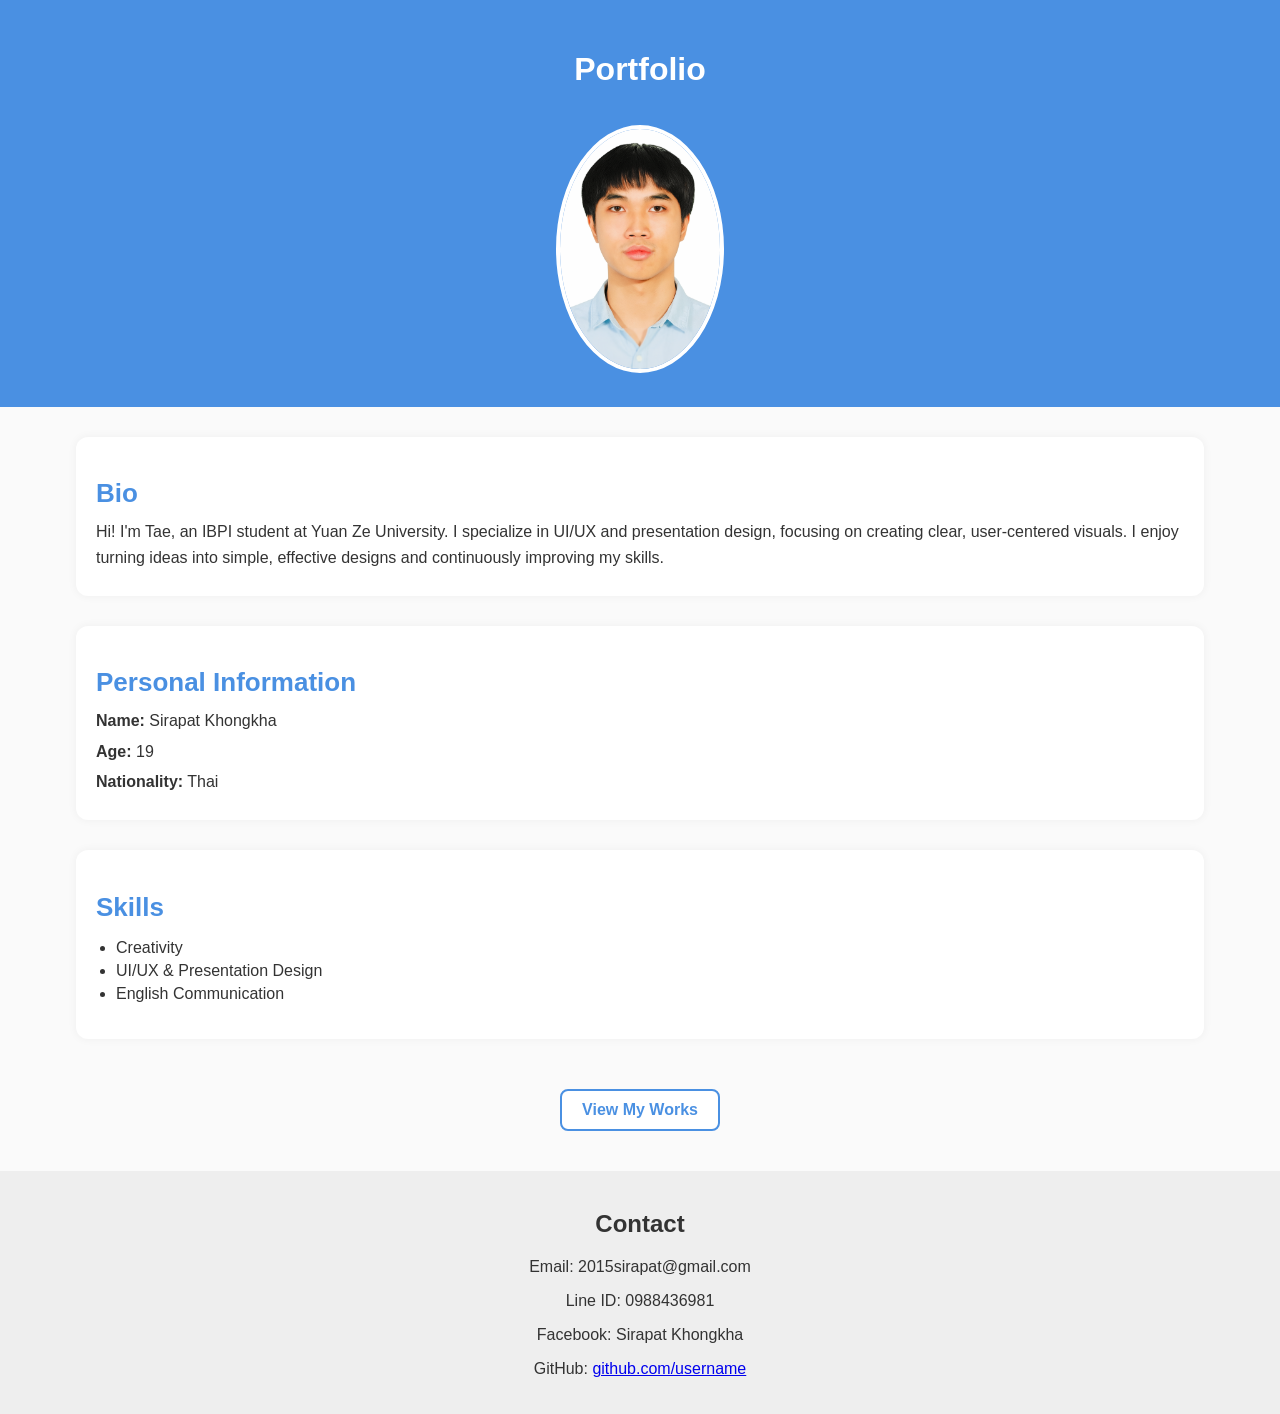
==== index.html @ 3692eee0 "Add files via upload" ====
<!DOCTYPE html>
<html lang="th">
  <script>
  document.addEventListener("scroll", () => {
    const elements = document.querySelectorAll('.project');
    elements.forEach(el => {
      const rect = el.getBoundingClientRect();
      if(rect.top < window.innerHeight - 50) {
        el.style.opacity = 1;
        el.style.transform = "translateY(0)";
      }
    });
  });
</script>
<head>
  <meta charset="UTF-8">
  <meta name="viewport" content="width=device-width, initial-scale=1.0">
  <title>Portfolio</title>
  <link rel="stylesheet" href="style.css">
</head>
<body>

  <header>
    <h1>Portfolio</h1>
    <img src="Profile.png" alt="รูปของฉัน" class="profile">
  </header>

  <!-- BIO SECTION -->
  <section class="content-section">
    <h2 class="section-title">Bio</h2>
    <p class="section-text">
      Hi! I'm Tae, an IBPI student at Yuan Ze University.
      I specialize in UI/UX and presentation design, focusing on creating clear,
      user-centered visuals. I enjoy turning ideas into simple, effective designs 
      and continuously improving my skills.
    </p>
  </section>

  <!-- PERSONAL INFORMATION -->
  <section class="content-section">
    <h2 class="section-title">Personal Information</h2>
    <p class="section-text"><b>Name:</b> Sirapat Khongkha</p>
    <p class="section-text"><b>Age:</b> 19</p>
    <p class="section-text"><b>Nationality:</b> Thai</p>
  </section>

  <!-- SKILLS -->
  <section class="content-section">
    <h2 class="section-title">Skills</h2>
    <ul class="skills-list">
      <li>Creativity</li>
      <li>UI/UX & Presentation Design</li>
      <li>English Communication</li>
    </ul>
  </section>

  <div class="center">
    <a href="work.html" class="btn">View My Works</a>
  </div>

  <footer>
    <h2>Contact</h2>
    <p>Email: 2015sirapat@gmail.com</p>
    <p>Line ID: 0988436981</p>
    <p>Facebook: Sirapat Khongkha</p>
    <p>GitHub: <a href="https://github.com/username">github.com/username</a></p>
  </footer>

</body>
</html>
---- style.css ----
/* GENERAL */
body {
  font-family: sans-serif;
  margin: 0;
  padding: 0;
  background-color: #fafafa;
  color: #333;
  text-align: center;
}

/* HEADER */
header {
  background-color: #4a90e2;
  color: white;
  padding: 30px 10px;
}

.profile {
  width: 160px;
  border-radius: 50%;
  margin-top: 15px;
  border: 4px solid white;
}

/* CONTENT SECTIONS */
.content-section {
  width: 85%;
  margin: 30px auto;
  padding: 20px;
  background: white;
  border-radius: 12px;
  box-shadow: 0 0 10px rgba(0,0,0,0.05);
  text-align: left;
}

.section-title {
  font-size: 26px;
  color: #4a90e2;
  margin-bottom: 10px;
}

.section-text {
  font-size: 16px;
  margin: 5px 0;
  line-height: 1.6;
}

/* SKILLS LIST */
.skills-list {
  text-align: left;
  padding-left: 20px;
}

.skills-list li {
  font-size: 16px;
  margin: 5px 0;
}

/* BUTTON */
.btn {
  display: inline-block;
  margin: 20px auto;
  padding: 10px 20px;
  background: white;
  color: #4a90e2;
  border-radius: 8px;
  text-decoration: none;
  border: 2px solid #4a90e2;
  font-weight: bold;
}

.btn:hover {
  background: #4a90e2;
  color: white;
}

/* FOOTER */
footer {
  background: #eee;
  padding: 20px;
  margin-top: 20px;
}
.work-img {
  width: 90%;
  max-width: 500px;
  border-radius: 12px;
  margin-bottom: 15px;
  box-shadow: 0 0 8px rgba(0,0,0,0.15);
}
.work-img {
  width: 90%;
  max-width: 500px;
  border-radius: 15px;
  border: 4px solid #ffffff;
  box-shadow: 0 0 15px rgba(0,0,0,0.15);
  margin-bottom: 15px;
}

/* กรอบแบบการ์ด */
.project {
  background: white;
  padding: 20px;
  margin: 20px auto;
  width: 85%;
  border-radius: 15px;
  border: 2px solid #dce7ff;
  box-shadow: 0 0 10px rgba(0,0,0,0.08);
  animation: fadeUp 0.8s ease forwards;
  opacity: 0;
}
@keyframes fadeUp {
  0% {
    transform: translateY(30px);
    opacity: 0;
  }
  100% {
    transform: translateY(0);
    opacity: 1;
  }
}
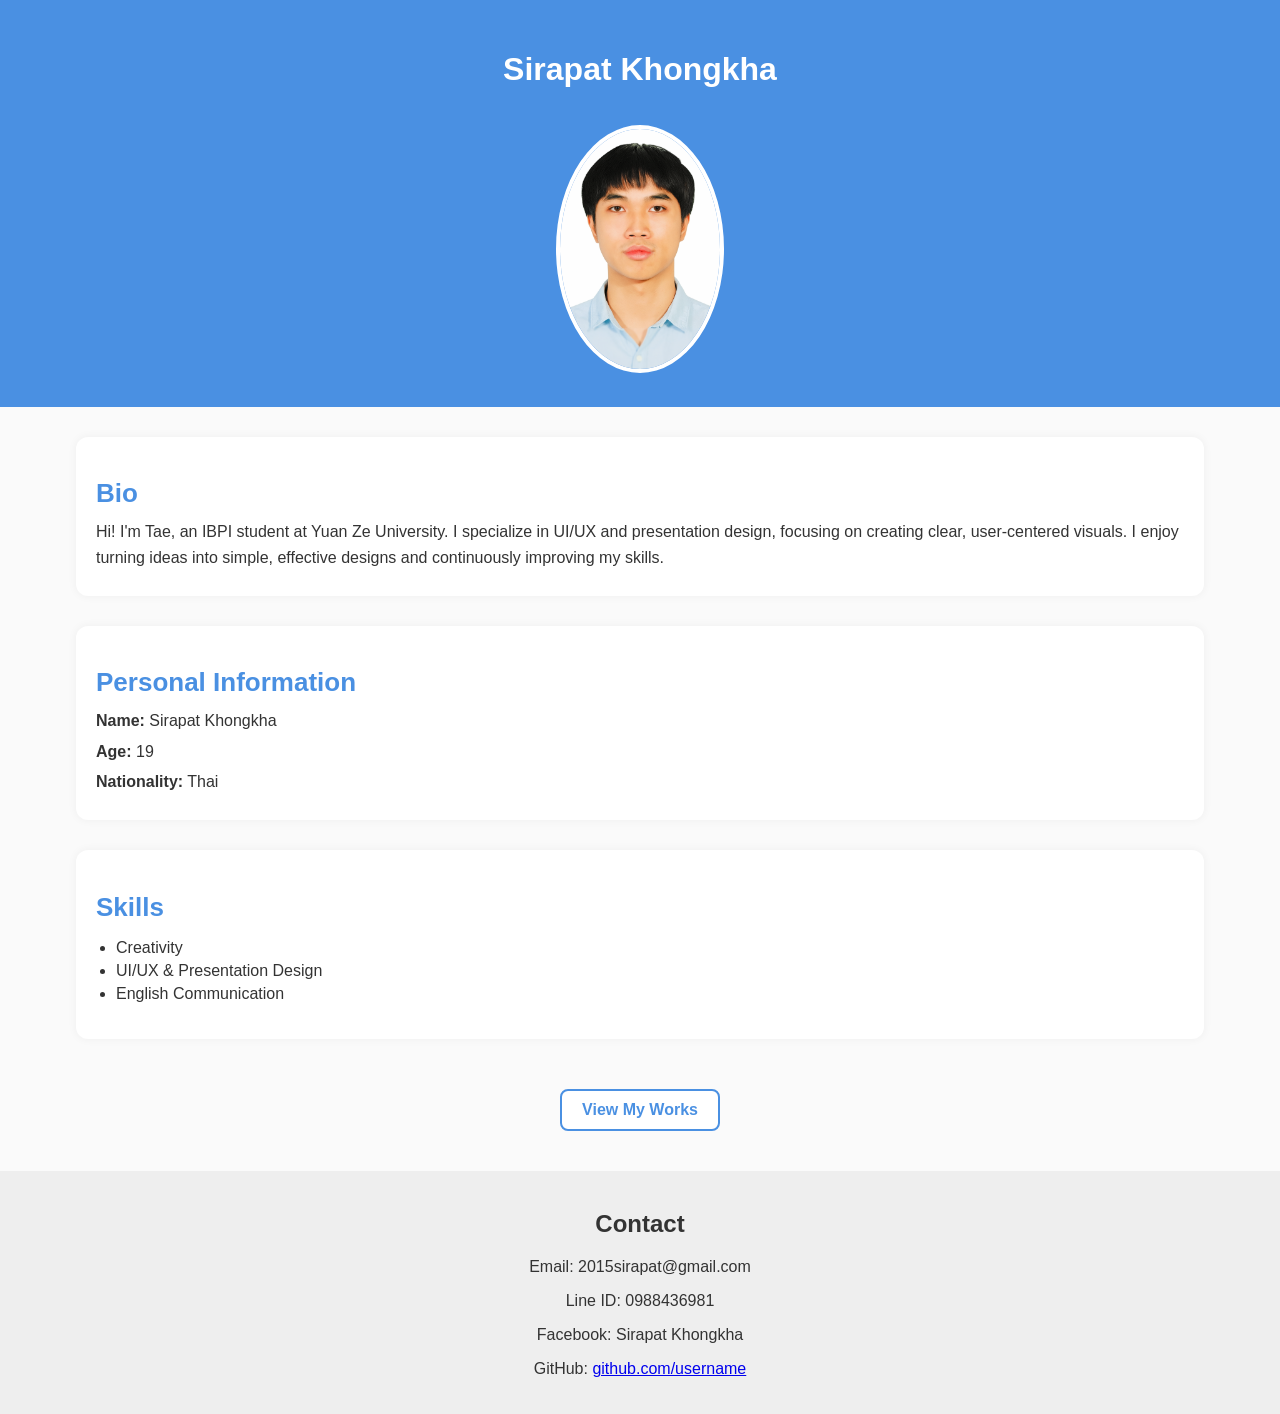
==== commit 3c628c47: "Update index.html" ====
--- a/index.html
+++ b/index.html
@@ -15,13 +15,13 @@
 <head>
   <meta charset="UTF-8">
   <meta name="viewport" content="width=device-width, initial-scale=1.0">
-  <title>Portfolio</title>
+  <title>Sirapat Khongkha</title>
   <link rel="stylesheet" href="style.css">
 </head>
 <body>
 
   <header>
-    <h1>Portfolio</h1>
+    <h1>Sirapat Khongkha</h1>
     <img src="Profile.png" alt="รูปของฉัน" class="profile">
   </header>
 
@@ -67,4 +67,4 @@
   </footer>
 
 </body>
-</html>+</html>
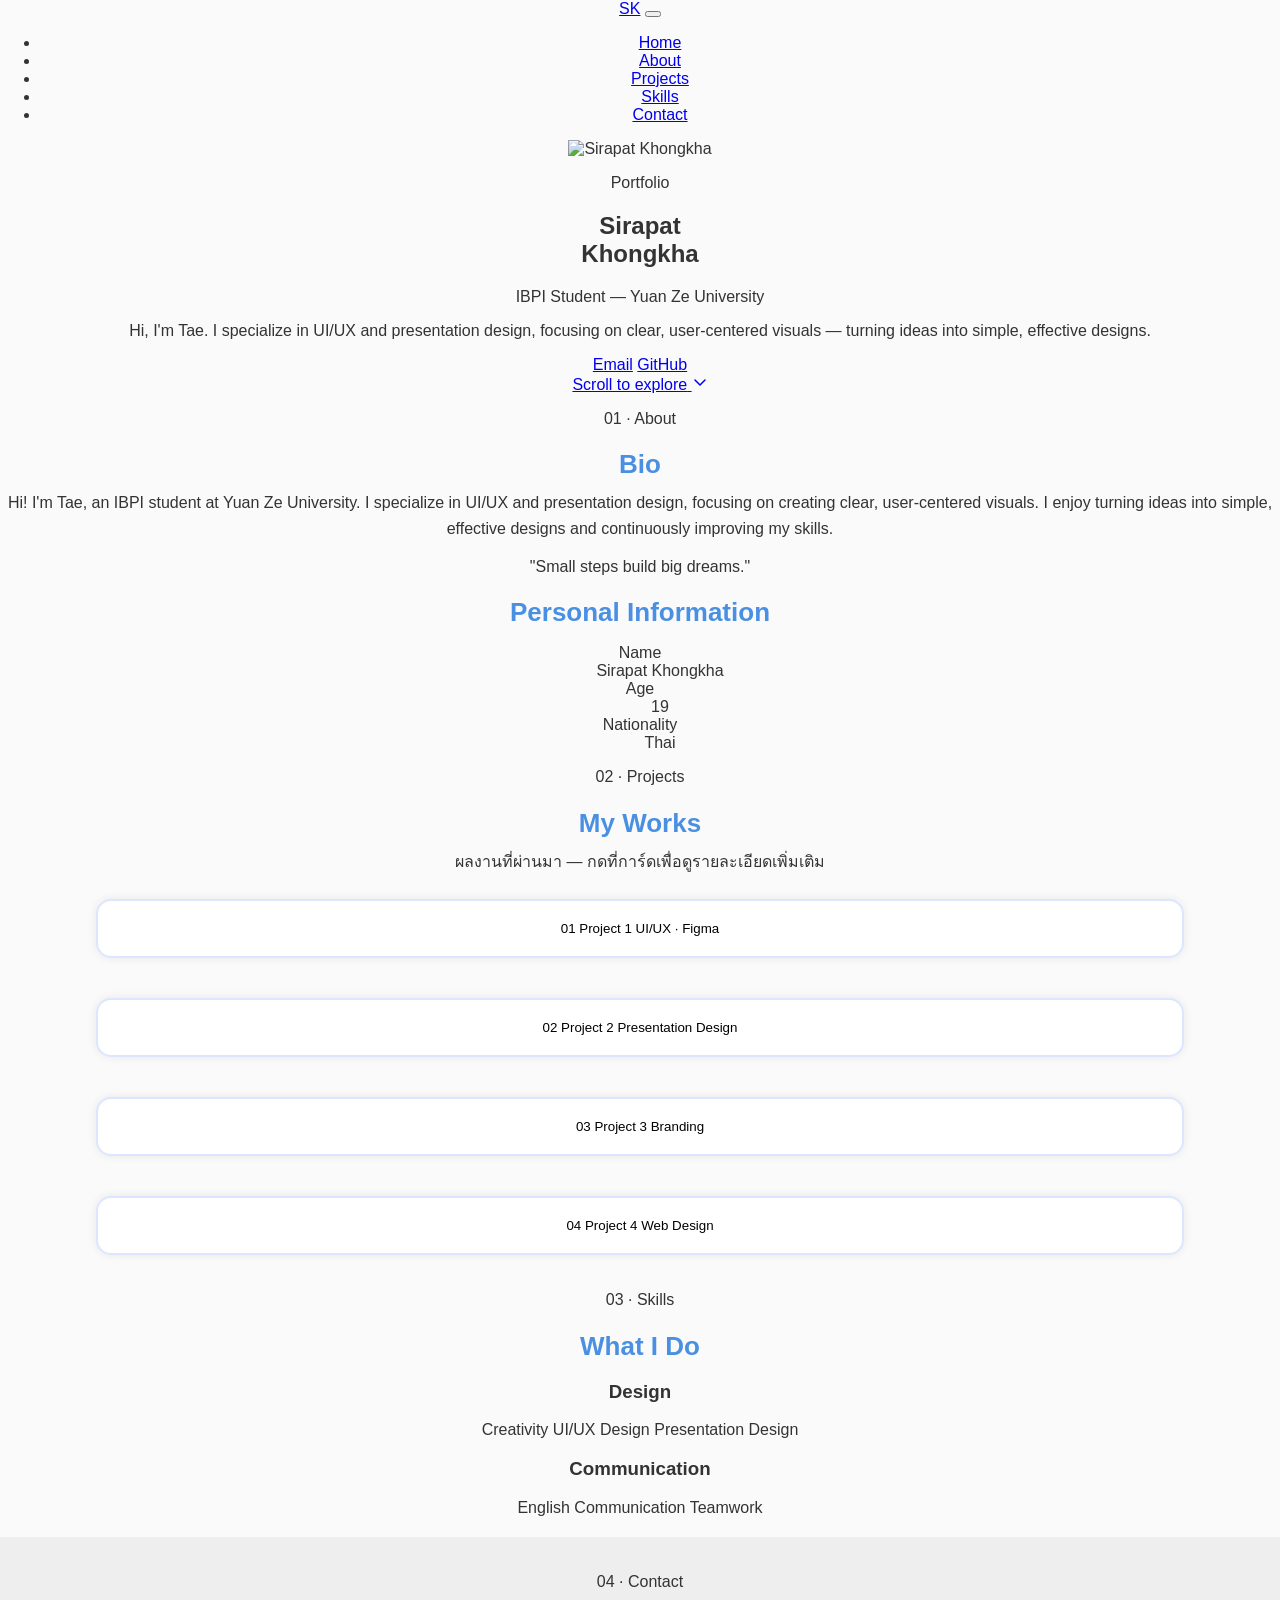
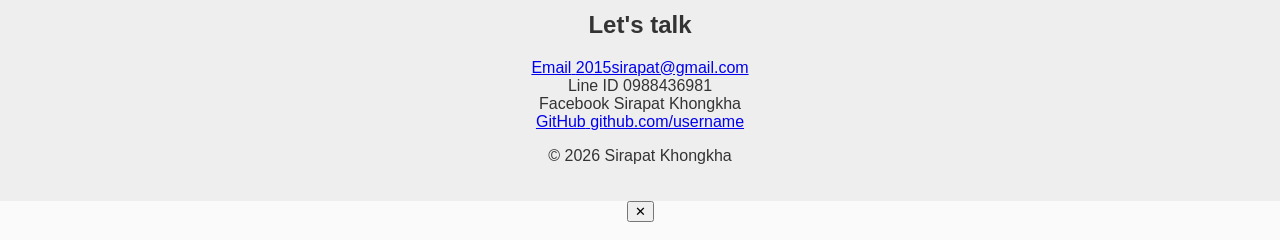
==== commit 86e892af: "Add files via upload" ====
--- a/index.html
+++ b/index.html
@@ -1,70 +1,178 @@
-<!DOCTYPE html>
-<html lang="th">
-  <script>
-  document.addEventListener("scroll", () => {
-    const elements = document.querySelectorAll('.project');
-    elements.forEach(el => {
-      const rect = el.getBoundingClientRect();
-      if(rect.top < window.innerHeight - 50) {
-        el.style.opacity = 1;
-        el.style.transform = "translateY(0)";
-      }
-    });
-  });
-</script>
-<head>
-  <meta charset="UTF-8">
-  <meta name="viewport" content="width=device-width, initial-scale=1.0">
-  <title>Sirapat Khongkha</title>
-  <link rel="stylesheet" href="style.css">
-</head>
-<body>
-
-  <header>
-    <h1>Sirapat Khongkha</h1>
-    <img src="Profile.png" alt="รูปของฉัน" class="profile">
-  </header>
-
-  <!-- BIO SECTION -->
-  <section class="content-section">
-    <h2 class="section-title">Bio</h2>
-    <p class="section-text">
-      Hi! I'm Tae, an IBPI student at Yuan Ze University.
-      I specialize in UI/UX and presentation design, focusing on creating clear,
-      user-centered visuals. I enjoy turning ideas into simple, effective designs 
-      and continuously improving my skills.
-    </p>
-  </section>
-
-  <!-- PERSONAL INFORMATION -->
-  <section class="content-section">
-    <h2 class="section-title">Personal Information</h2>
-    <p class="section-text"><b>Name:</b> Sirapat Khongkha</p>
-    <p class="section-text"><b>Age:</b> 19</p>
-    <p class="section-text"><b>Nationality:</b> Thai</p>
-  </section>
-
-  <!-- SKILLS -->
-  <section class="content-section">
-    <h2 class="section-title">Skills</h2>
-    <ul class="skills-list">
-      <li>Creativity</li>
-      <li>UI/UX & Presentation Design</li>
-      <li>English Communication</li>
-    </ul>
-  </section>
-
-  <div class="center">
-    <a href="work.html" class="btn">View My Works</a>
-  </div>
-
-  <footer>
-    <h2>Contact</h2>
-    <p>Email: 2015sirapat@gmail.com</p>
-    <p>Line ID: 0988436981</p>
-    <p>Facebook: Sirapat Khongkha</p>
-    <p>GitHub: <a href="https://github.com/username">github.com/username</a></p>
-  </footer>
-
-</body>
-</html>
+<!DOCTYPE html>
+<html lang="th">
+<head>
+  <meta charset="UTF-8">
+  <meta name="viewport" content="width=device-width, initial-scale=1.0">
+  <title>Sirapat Khongkha — Portfolio</title>
+  <link rel="preconnect" href="https://fonts.googleapis.com">
+  <link rel="preconnect" href="https://fonts.gstatic.com" crossorigin>
+  <link href="https://fonts.googleapis.com/css2?family=Fraunces:opsz,wght@9..144,400;9..144,500;9..144,600&family=Inter:wght@400;500;600&display=swap" rel="stylesheet">
+  <link rel="stylesheet" href="style.css">
+</head>
+<body>
+
+  <!-- ============ NAV ============ -->
+  <!-- เมนูลอยด้านบน กดแล้วเลื่อนไปหมวดนั้น (ดูวิธีทำงานใน script.js) -->
+  <nav class="nav" id="nav">
+    <a href="#home" class="nav__logo">SK</a>
+    <button class="nav__toggle" id="navToggle" aria-label="เปิดเมนู" aria-expanded="false">
+      <span></span><span></span><span></span>
+    </button>
+    <ul class="nav__links" id="navLinks">
+      <li><a href="#home" class="nav__link active" data-nav>Home</a></li>
+      <li><a href="#about" class="nav__link" data-nav>About</a></li>
+      <li><a href="#projects" class="nav__link" data-nav>Projects</a></li>
+      <li><a href="#skills" class="nav__link" data-nav>Skills</a></li>
+      <li><a href="#contact" class="nav__link" data-nav>Contact</a></li>
+    </ul>
+  </nav>
+
+  <!-- ============ HOME / HERO ============ -->
+  <section id="home" class="hero">
+    <div class="hero__frame">
+      <img src="profile.jpg" alt="Sirapat Khongkha" class="hero__photo">
+    </div>
+    <div class="hero__text">
+      <p class="eyebrow">Portfolio</p>
+      <h1 class="hero__name">Sirapat<br>Khongkha</h1>
+      <p class="hero__role">IBPI Student — Yuan Ze University</p>
+      <p class="hero__intro">
+        Hi, I'm Tae. I specialize in UI/UX and presentation design,
+        focusing on clear, user-centered visuals — turning ideas into
+        simple, effective designs.
+      </p>
+      <div class="hero__contact">
+        <a href="mailto:2015sirapat@gmail.com" class="pill">Email</a>
+        <a href="https://github.com/username" class="pill" target="_blank" rel="noopener">GitHub</a>
+      </div>
+    </div>
+    <a href="#about" class="scroll-cue" aria-label="เลื่อนลงเพื่อดูเพิ่มเติม">
+      <span>Scroll to explore</span>
+      <svg width="16" height="16" viewBox="0 0 16 16" fill="none"><path d="M3 6L8 11L13 6" stroke="currentColor" stroke-width="1.5" stroke-linecap="round" stroke-linejoin="round"/></svg>
+    </a>
+  </section>
+
+  <!-- ============ ABOUT ============ -->
+  <section id="about" class="section">
+    <p class="section-eyebrow">01 · About</p>
+    <div class="about__grid">
+      <div class="about__bio">
+        <h2 class="section-title">Bio</h2>
+        <p class="section-text">
+          Hi! I'm Tae, an IBPI student at Yuan Ze University.
+          I specialize in UI/UX and presentation design, focusing on
+          creating clear, user-centered visuals. I enjoy turning ideas
+          into simple, effective designs and continuously improving my
+          skills.
+        </p>
+        <p class="quote">"Small steps build big dreams."</p>
+      </div>
+      <div class="about__info">
+        <h2 class="section-title">Personal Information</h2>
+        <dl class="info-list">
+          <div class="info-row"><dt>Name</dt><dd>Sirapat Khongkha</dd></div>
+          <div class="info-row"><dt>Age</dt><dd>19</dd></div>
+          <div class="info-row"><dt>Nationality</dt><dd>Thai</dd></div>
+        </dl>
+      </div>
+    </div>
+  </section>
+
+  <!-- ============ PROJECTS ============ -->
+  <!-- แก้ไขโปรเจกต์แต่ละอันได้ตรงนี้: เปลี่ยน title / desc / tags / รูป -->
+  <section id="projects" class="section">
+    <p class="section-eyebrow">02 · Projects</p>
+    <h2 class="section-title">My Works</h2>
+    <p class="section-text section-text--lead">ผลงานที่ผ่านมา — กดที่การ์ดเพื่อดูรายละเอียดเพิ่มเติม</p>
+
+    <div class="project-grid">
+
+      <button class="project" data-title="Project 1" data-desc="อธิบายรายละเอียดโปรเจกต์นี้ตรงนี้ — ทำอะไร ใช้เครื่องมืออะไร แก้ปัญหาอะไร" data-tags="UI/UX, Figma">
+        <span class="project__num">01</span>
+        <span class="project__title">Project 1</span>
+        <span class="project__tags">UI/UX · Figma</span>
+      </button>
+
+      <button class="project" data-title="Project 2" data-desc="อธิบายรายละเอียดโปรเจกต์นี้ตรงนี้ — ทำอะไร ใช้เครื่องมืออะไร แก้ปัญหาอะไร" data-tags="Presentation Design">
+        <span class="project__num">02</span>
+        <span class="project__title">Project 2</span>
+        <span class="project__tags">Presentation Design</span>
+      </button>
+
+      <button class="project" data-title="Project 3" data-desc="อธิบายรายละเอียดโปรเจกต์นี้ตรงนี้ — ทำอะไร ใช้เครื่องมืออะไร แก้ปัญหาอะไร" data-tags="Branding">
+        <span class="project__num">03</span>
+        <span class="project__title">Project 3</span>
+        <span class="project__tags">Branding</span>
+      </button>
+
+      <button class="project" data-title="Project 4" data-desc="อธิบายรายละเอียดโปรเจกต์นี้ตรงนี้ — ทำอะไร ใช้เครื่องมืออะไร แก้ปัญหาอะไร" data-tags="Web Design">
+        <span class="project__num">04</span>
+        <span class="project__title">Project 4</span>
+        <span class="project__tags">Web Design</span>
+      </button>
+
+    </div>
+  </section>
+
+  <!-- ============ SKILLS ============ -->
+  <section id="skills" class="section">
+    <p class="section-eyebrow">03 · Skills</p>
+    <h2 class="section-title">What I Do</h2>
+
+    <div class="skills-grid">
+      <div class="skills-group">
+        <h3>Design</h3>
+        <div class="tags">
+          <span class="tag">Creativity</span>
+          <span class="tag">UI/UX Design</span>
+          <span class="tag">Presentation Design</span>
+        </div>
+      </div>
+      <div class="skills-group">
+        <h3>Communication</h3>
+        <div class="tags">
+          <span class="tag">English Communication</span>
+          <span class="tag">Teamwork</span>
+        </div>
+      </div>
+    </div>
+  </section>
+
+  <!-- ============ CONTACT ============ -->
+  <footer id="contact" class="footer">
+    <p class="section-eyebrow">04 · Contact</p>
+    <h2 class="footer__title">Let's talk</h2>
+    <div class="contact-grid">
+      <a href="mailto:2015sirapat@gmail.com" class="contact-item">
+        <span class="contact-label">Email</span>
+        <span class="contact-value">2015sirapat@gmail.com</span>
+      </a>
+      <div class="contact-item">
+        <span class="contact-label">Line ID</span>
+        <span class="contact-value">0988436981</span>
+      </div>
+      <div class="contact-item">
+        <span class="contact-label">Facebook</span>
+        <span class="contact-value">Sirapat Khongkha</span>
+      </div>
+      <a href="https://github.com/username" class="contact-item" target="_blank" rel="noopener">
+        <span class="contact-label">GitHub</span>
+        <span class="contact-value">github.com/username</span>
+      </a>
+    </div>
+    <p class="footer__bottom">© 2026 Sirapat Khongkha</p>
+  </footer>
+
+  <!-- ============ PROJECT MODAL ============ -->
+  <div class="modal" id="modal">
+    <div class="modal__box">
+      <button class="modal__close" id="modalClose" aria-label="ปิด">✕</button>
+      <p class="modal__tags" id="modalTags"></p>
+      <h3 class="modal__title" id="modalTitle"></h3>
+      <p class="modal__desc" id="modalDesc"></p>
+    </div>
+  </div>
+
+  <script src="script.js"></script>
+</body>
+</html>
